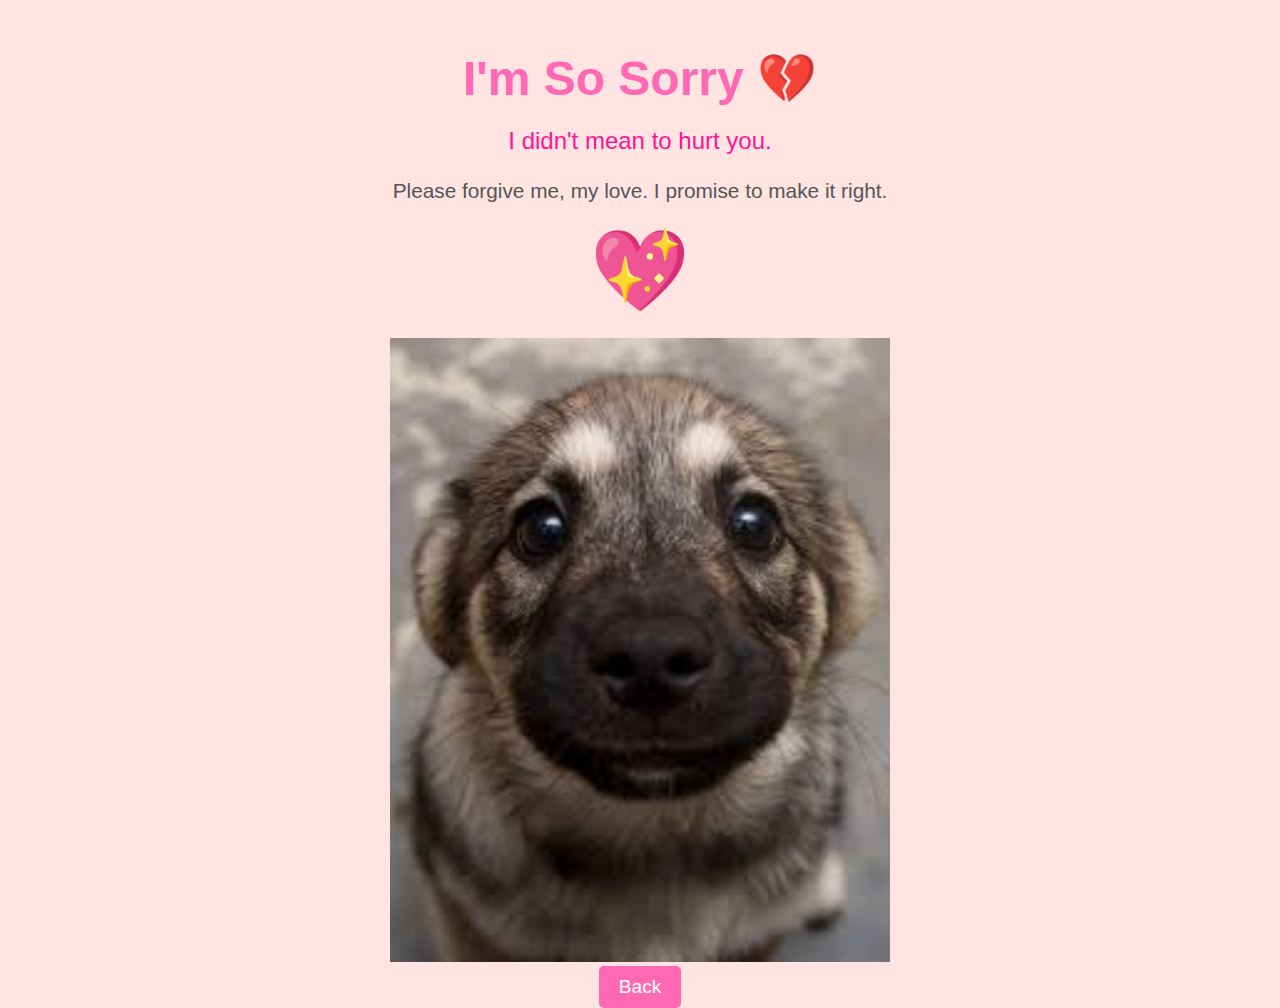
==== second-page.html @ e64ea612 "Add files via upload" ====
<!DOCTYPE html>
<html lang="en">
<head>
    <meta charset="UTF-8">
    <meta name="viewport" content="width=device-width, initial-scale=1.0">
    <title>Sorry, My Love</title>
    <style>
        body {
            background-color: #ffe4e1;
            font-family: 'Arial', sans-serif;
            text-align: center;
            margin: 0;
            padding: 0;
        }

        .container {
            margin-top: 50px;
        }

        h1 {
            color: #ff69b4;
            font-size: 3em;
            margin-bottom: 10px;
        }

        p {
            font-size: 1.5em;
            color: #ff1493;
            margin-top: 20px;
        }

        .heart {
            font-size: 5em;
            color: #ff69b4;
            margin-top: 20px;
        }

        .message {
            margin-top: 20px;
            font-size: 1.3em;
            color: #555;
        }

        .sorry-image {
            width: 500px;
            margin-top: 20px;
        }
        .back-button {
            display: inline-block;
            padding: 10px 20px;
            background-color: #ff69b4;
            color: white;
            text-decoration: none;
            border-radius: 5px;
            font-size: 1.2em;
            transition: background-color 0.3s ease;
        }

        .back-button:hover {
            background-color: #ff1493;
        }
    </style>
</head>
<body>
    <div class="container">
        <h1>I'm So Sorry 💔</h1>
        <p>I didn't mean to hurt you.</p>
        <p class="message">Please forgive me, my love. I promise to make it right.</p>
        <div class="heart">💖</div>
        <img src="puppy-eyes.jpeg" alt="Sorry Teddy Bear" class="sorry-image">
    </div>
</body>
<a href="index.html" class="back-button">Back</a>
</html>
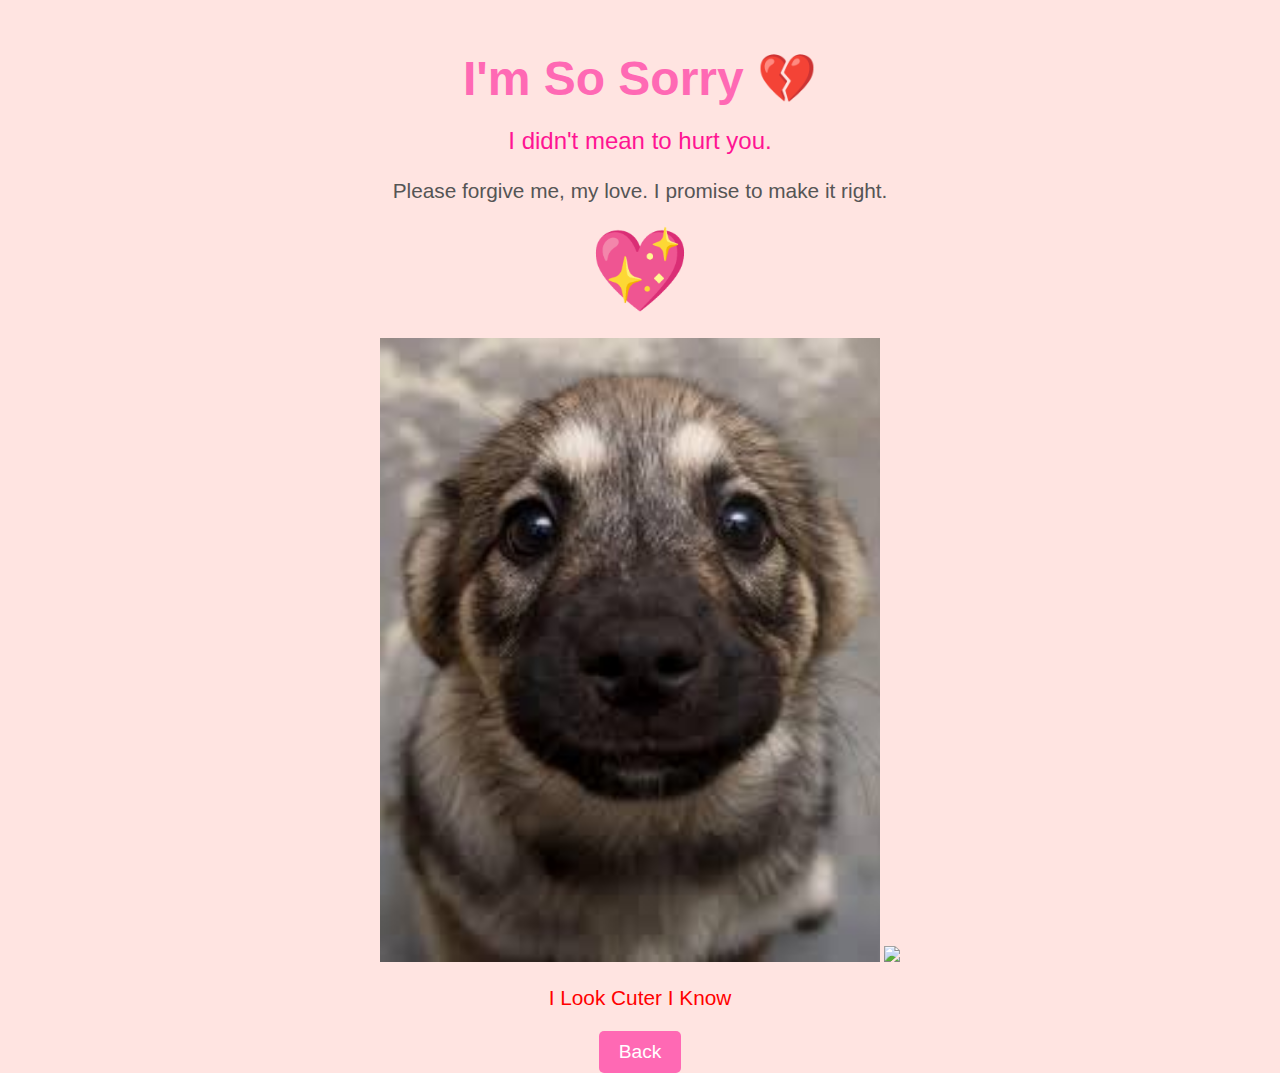
==== commit ecfd30d7: "second-page.html" ====
--- a/second-page.html
+++ b/second-page.html
@@ -45,6 +45,10 @@
             width: 500px;
             margin-top: 20px;
         }
+        .me-image {
+            width: 500px;
+            margin-top: 20px;
+        }
         .back-button {
             display: inline-block;
             padding: 10px 20px;
@@ -59,6 +63,11 @@
         .back-button:hover {
             background-color: #ff1493;
         }
+        .message-2 {
+            margin-top: 20px;
+            font-size: 1.3em;
+            color: #ff0000;
+        }
     </style>
 </head>
 <body>
@@ -67,7 +76,9 @@
         <p>I didn't mean to hurt you.</p>
         <p class="message">Please forgive me, my love. I promise to make it right.</p>
         <div class="heart">💖</div>
-        <img src="puppy-eyes.jpeg" alt="Sorry Teddy Bear" class="sorry-image">
+        <img src="puppy-eyes.jpeg" class="sorry-image">
+        <img src="me.jpg" class="me-image">
+        <p class="message-2">I Look Cuter I Know
     </div>
 </body>
 <a href="index.html" class="back-button">Back</a>
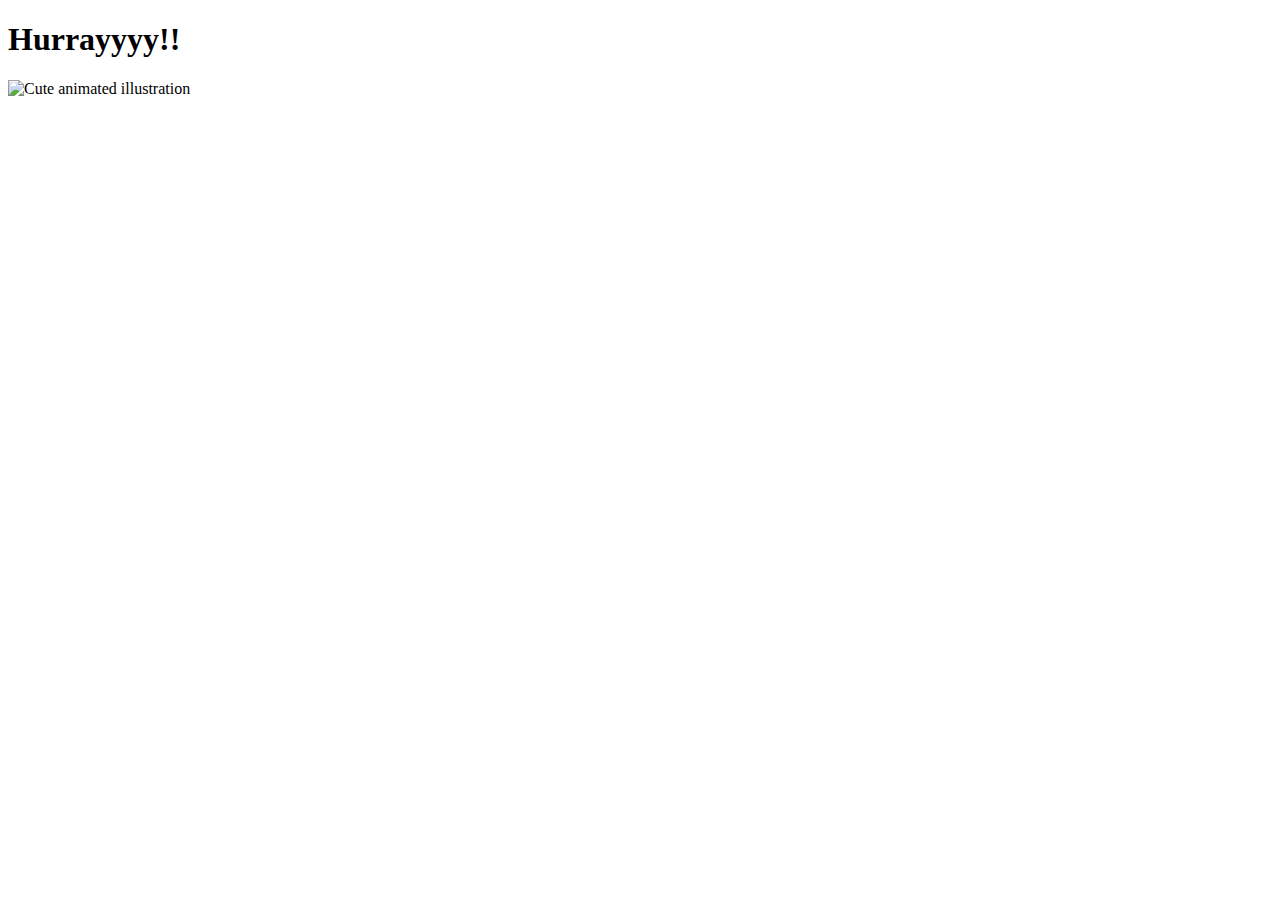
==== commit c86f0fba: "Update second-page.html" ====
--- a/second-page.html
+++ b/second-page.html
@@ -1,85 +1,18 @@
 <!DOCTYPE html>
 <html lang="en">
-<head>
-    <meta charset="UTF-8">
-    <meta name="viewport" content="width=device-width, initial-scale=1.0">
-    <title>Sorry, My Love</title>
-    <style>
-        body {
-            background-color: #ffe4e1;
-            font-family: 'Arial', sans-serif;
-            text-align: center;
-            margin: 0;
-            padding: 0;
-        }
-
-        .container {
-            margin-top: 50px;
-        }
-
-        h1 {
-            color: #ff69b4;
-            font-size: 3em;
-            margin-bottom: 10px;
-        }
-
-        p {
-            font-size: 1.5em;
-            color: #ff1493;
-            margin-top: 20px;
-        }
-
-        .heart {
-            font-size: 5em;
-            color: #ff69b4;
-            margin-top: 20px;
-        }
-
-        .message {
-            margin-top: 20px;
-            font-size: 1.3em;
-            color: #555;
-        }
-
-        .sorry-image {
-            width: 500px;
-            margin-top: 20px;
-        }
-        .me-image {
-            width: 500px;
-            margin-top: 20px;
-        }
-        .back-button {
-            display: inline-block;
-            padding: 10px 20px;
-            background-color: #ff69b4;
-            color: white;
-            text-decoration: none;
-            border-radius: 5px;
-            font-size: 1.2em;
-            transition: background-color 0.3s ease;
-        }
-
-        .back-button:hover {
-            background-color: #ff1493;
-        }
-        .message-2 {
-            margin-top: 20px;
-            font-size: 1.3em;
-            color: #ff0000;
-        }
-    </style>
-</head>
-<body>
-    <div class="container">
-        <h1>I'm So Sorry 💔</h1>
-        <p>I didn't mean to hurt you.</p>
-        <p class="message">Please forgive me, my love. I promise to make it right.</p>
-        <div class="heart">💖</div>
-        <img src="puppy-eyes.jpeg" class="sorry-image">
-        <img src="me.jpg" class="me-image">
-        <p class="message-2">I Look Cuter I Know
-    </div>
-</body>
-<a href="index.html" class="back-button">Back</a>
+    <head>
+        <link rel="stylesheet" href="./yes_style.css">
+        
+    </head> 
+    <body>
+        <div class="container">
+            <div >
+                <h1 class = "header_text">Hurrayyyy!!</h1>
+            </div>
+            <div class="gif_container">
+                <img src="https://media0.giphy.com/media/T86i6yDyOYz7J6dPhf/giphy.gif" alt="Cute animated illustration">
+            </div>
+        </div>
+       
+    </body> 
 </html>
